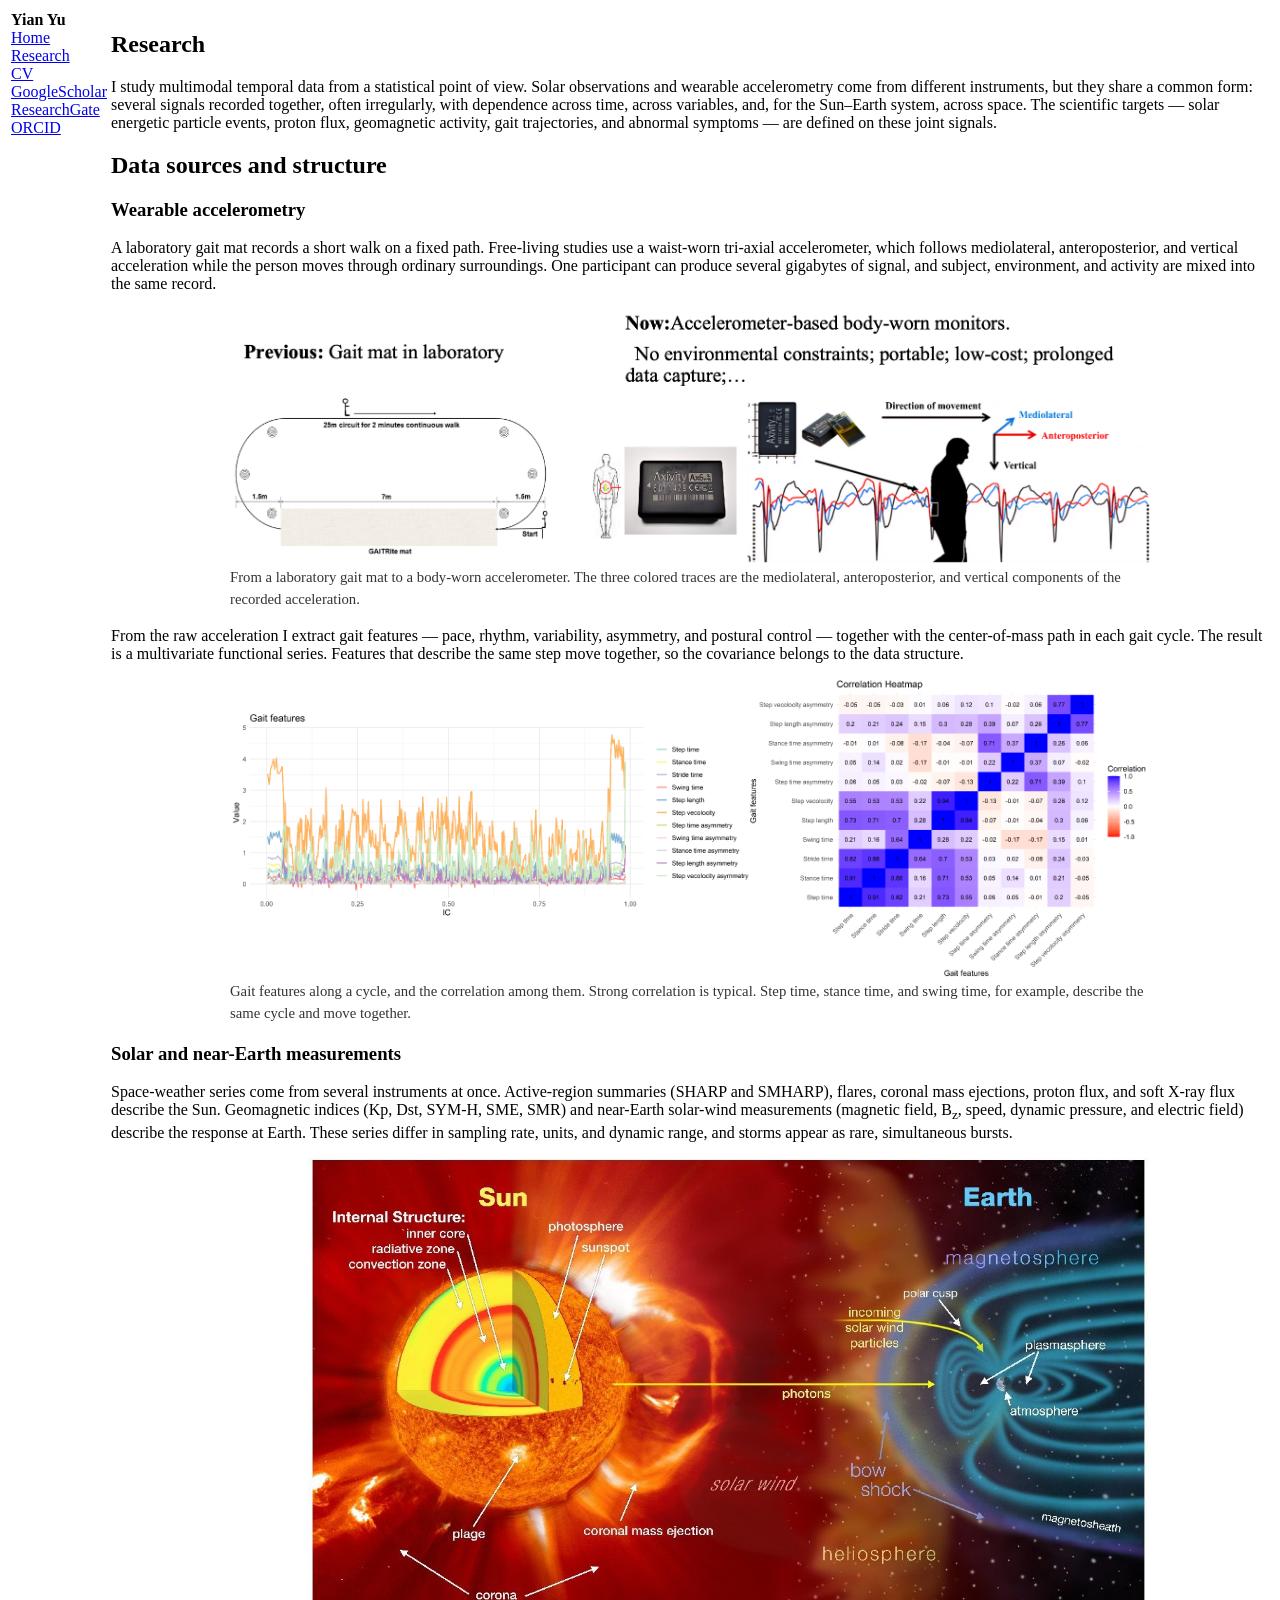
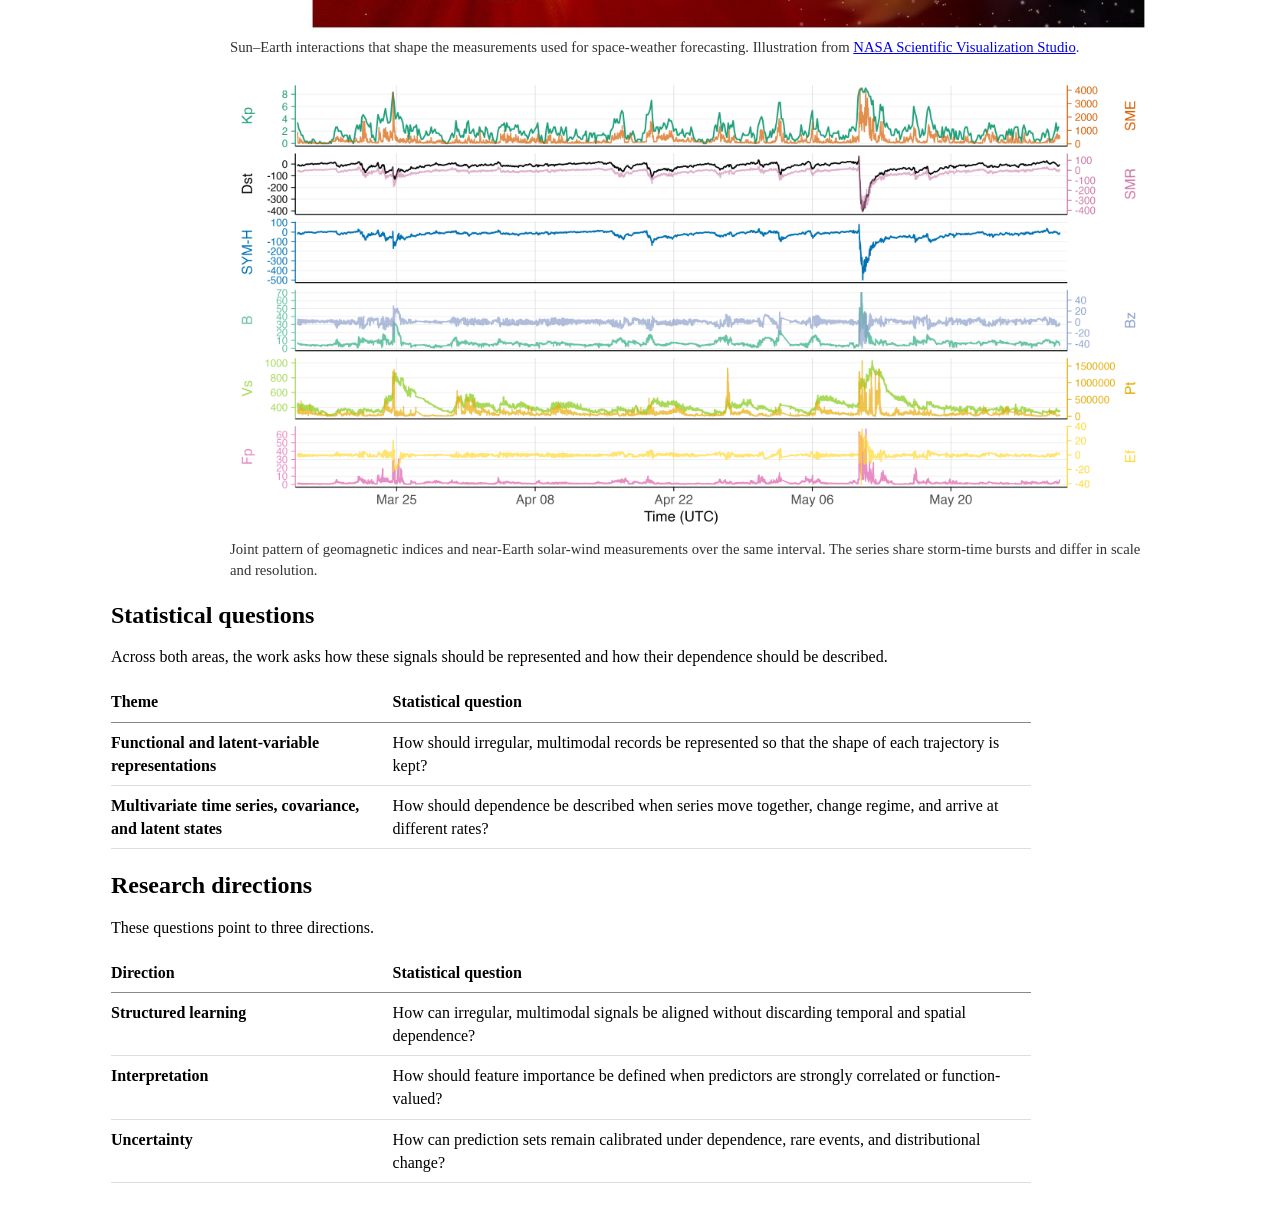
==== research.html @ 90472083 "updated" ====
<!DOCTYPE html PUBLIC "-//W3C//DTD XHTML 1.1//EN" "http://www.w3.org/TR/xhtml11/DTD/xhtml11.dtd">
<html xmlns="http://www.w3.org/1999/xhtml" xml:lang="en">
  <head>
    <meta name="generator" content="jemdoc, see http://jemdoc.jaboc.net/" />
    <meta http-equiv="Content-Type" content="text/html;charset=utf-8" />
    <meta charset="UTF-8"/>
    <meta name="viewport" content="width=device-width, initial-scale=1.0"/>
    <link rel="stylesheet" href="jemdoc.css" type="text/css" />
    <title>Yian Yu - Research</title>
    <style>
        li {
            margin-bottom: 0.4em;
        }
        .center-image {
            display: block;
            margin-left: auto;
            margin-right: auto;
        }
        .research-fig {
            display: block;
            margin: 0.9em auto 0.25em auto;
            max-width: min(920px, 100%);
            height: auto;
        }
        .caption {
            max-width: 920px;
            margin: 0.15em auto 1.15em auto;
            font-size: 0.92em;
            line-height: 1.45;
            color: #333;
        }
        table.directions {
            border-collapse: collapse;
            margin: 0.4em 0 1.4em 0;
            max-width: 920px;
        }
        table.directions th,
        table.directions td {
            text-align: left;
            vertical-align: top;
            padding: 0.5em 0.9em 0.5em 0;
            border-bottom: 1px solid #ddd;
            line-height: 1.45;
        }
        table.directions th {
            border-bottom: 1px solid #888;
        }
        table.directions td.dir {
            font-weight: bold;
            padding-right: 1.6em;
            width: 16em;
        }
    </style>
  </head>

<body>
<table summary="Page layout" id="tlayout">
<tr valign="top">
<td id="layout-menu">
    <div class="menu-item" style="font-weight: bold;">Yian Yu</div>
    <div class="menu-item"><a href="index.html">Home</a></div>
    <div class="menu-item"><a href="research.html" class="current">Research</a></div>
    <div class="menu-item"><a href="main-newly-updated.pdf">CV</a></div>
  <div class="menu-item"><a href="https://scholar.google.com/citations?user=F8zLMmcAAAAJ&hl=en">GoogleScholar</a></div>
    <div class="menu-item"><a href="https://www.researchgate.net/profile/Yian-Yu?ev=hdr_xprf">ResearchGate</a></div>
    <div class="menu-item"><a href="https://orcid.org/0000-0001-9414-9890">ORCID</a></div>
</td>
<td id="layout-content">

<h2>Research</h2>

<p>
I study multimodal temporal data from a statistical point of view.
Solar observations and wearable accelerometry come from different instruments,
but they share a common form: several signals recorded together, often irregularly,
with dependence across time, across variables, and, for the Sun–Earth system, across space.
The scientific targets — solar energetic particle events, proton flux, geomagnetic activity,
gait trajectories, and abnormal symptoms — are defined on these joint signals.
</p>

<h2>Data sources and structure</h2>

<h3>Wearable accelerometry</h3>

<p>
A laboratory gait mat records a short walk on a fixed path.
Free-living studies use a waist-worn tri-axial accelerometer, which follows
mediolateral, anteroposterior, and vertical acceleration while the person moves
through ordinary surroundings. One participant can produce several gigabytes of signal,
and subject, environment, and activity are mixed into the same record.
</p>

<img class="research-fig" src="figures/wearable-source.png" alt="Laboratory gait mat compared with a waist-worn tri-axial accelerometer and its mediolateral, anteroposterior, and vertical signals." />
<p class="caption">
From a laboratory gait mat to a body-worn accelerometer.
The three colored traces are the mediolateral, anteroposterior, and vertical components of the recorded acceleration.
</p>

<p>
From the raw acceleration I extract gait features — pace, rhythm, variability, asymmetry,
and postural control — together with the center-of-mass path in each gait cycle.
The result is a multivariate functional series.
Features that describe the same step move together, so the covariance belongs to the data structure.
</p>

<img class="research-fig" src="figures/gait-features.png" alt="Multivariate gait-feature curves over a gait cycle and the correlation heatmap among those features." />
<p class="caption">
Gait features along a cycle, and the correlation among them.
Strong correlation is typical. Step time, stance time, and swing time, for example, describe the same cycle and move together.
</p>

<h3>Solar and near-Earth measurements</h3>

<p>
Space-weather series come from several instruments at once.
Active-region summaries (SHARP and SMHARP), flares, coronal mass ejections, proton flux,
and soft X-ray flux describe the Sun.
Geomagnetic indices (Kp, Dst, SYM-H, SME, SMR) and near-Earth solar-wind measurements
(magnetic field, B<sub>z</sub>, speed, dynamic pressure, and electric field) describe the response at Earth.
These series differ in sampling rate, units, and dynamic range, and storms appear as rare, simultaneous bursts.
</p>

<img class="research-fig" src="figures/sun-earth.jpg" alt="Illustration of the Sun, solar wind, coronal mass ejections, and Earth's magnetosphere." />
<p class="caption">
Sun–Earth interactions that shape the measurements used for space-weather forecasting.
Illustration from <a href="https://svs.gsfc.nasa.gov/30481/">NASA Scientific Visualization Studio</a>.
</p>

<img class="research-fig" src="figures/geomagnetic-series.png" alt="Stacked time series of geomagnetic indices Kp, Dst, SYM-H, SME, and SMR with solar-wind variables B, Bz, speed, dynamic pressure, and electric field." />
<p class="caption">
Joint pattern of geomagnetic indices and near-Earth solar-wind measurements over the same interval.
The series share storm-time bursts and differ in scale and resolution.
</p>

<h2>Statistical questions</h2>

<p>
Across both areas, the work asks how these signals should be represented and how their dependence should be described.
</p>

<table class="directions" summary="Statistical questions">
  <tr>
    <th>Theme</th>
    <th>Statistical question</th>
  </tr>
  <tr>
    <td class="dir">Functional and latent-variable representations</td>
    <td>How should irregular, multimodal records be represented so that the shape of each trajectory is kept?</td>
  </tr>
  <tr>
    <td class="dir">Multivariate time series, covariance, and latent states</td>
    <td>How should dependence be described when series move together, change regime, and arrive at different rates?</td>
  </tr>
</table>

<h2>Research directions</h2>

<p>These questions point to three directions.</p>

<table class="directions" summary="Research directions">
  <tr>
    <th>Direction</th>
    <th>Statistical question</th>
  </tr>
  <tr>
    <td class="dir">Structured learning</td>
    <td>How can irregular, multimodal signals be aligned without discarding temporal and spatial dependence?</td>
  </tr>
  <tr>
    <td class="dir">Interpretation</td>
    <td>How should feature importance be defined when predictors are strongly correlated or function-valued?</td>
  </tr>
  <tr>
    <td class="dir">Uncertainty</td>
    <td>How can prediction sets remain calibrated under dependence, rare events, and distributional change?</td>
  </tr>
</table>

</td>
</tr>
</table>

</body>
</html>
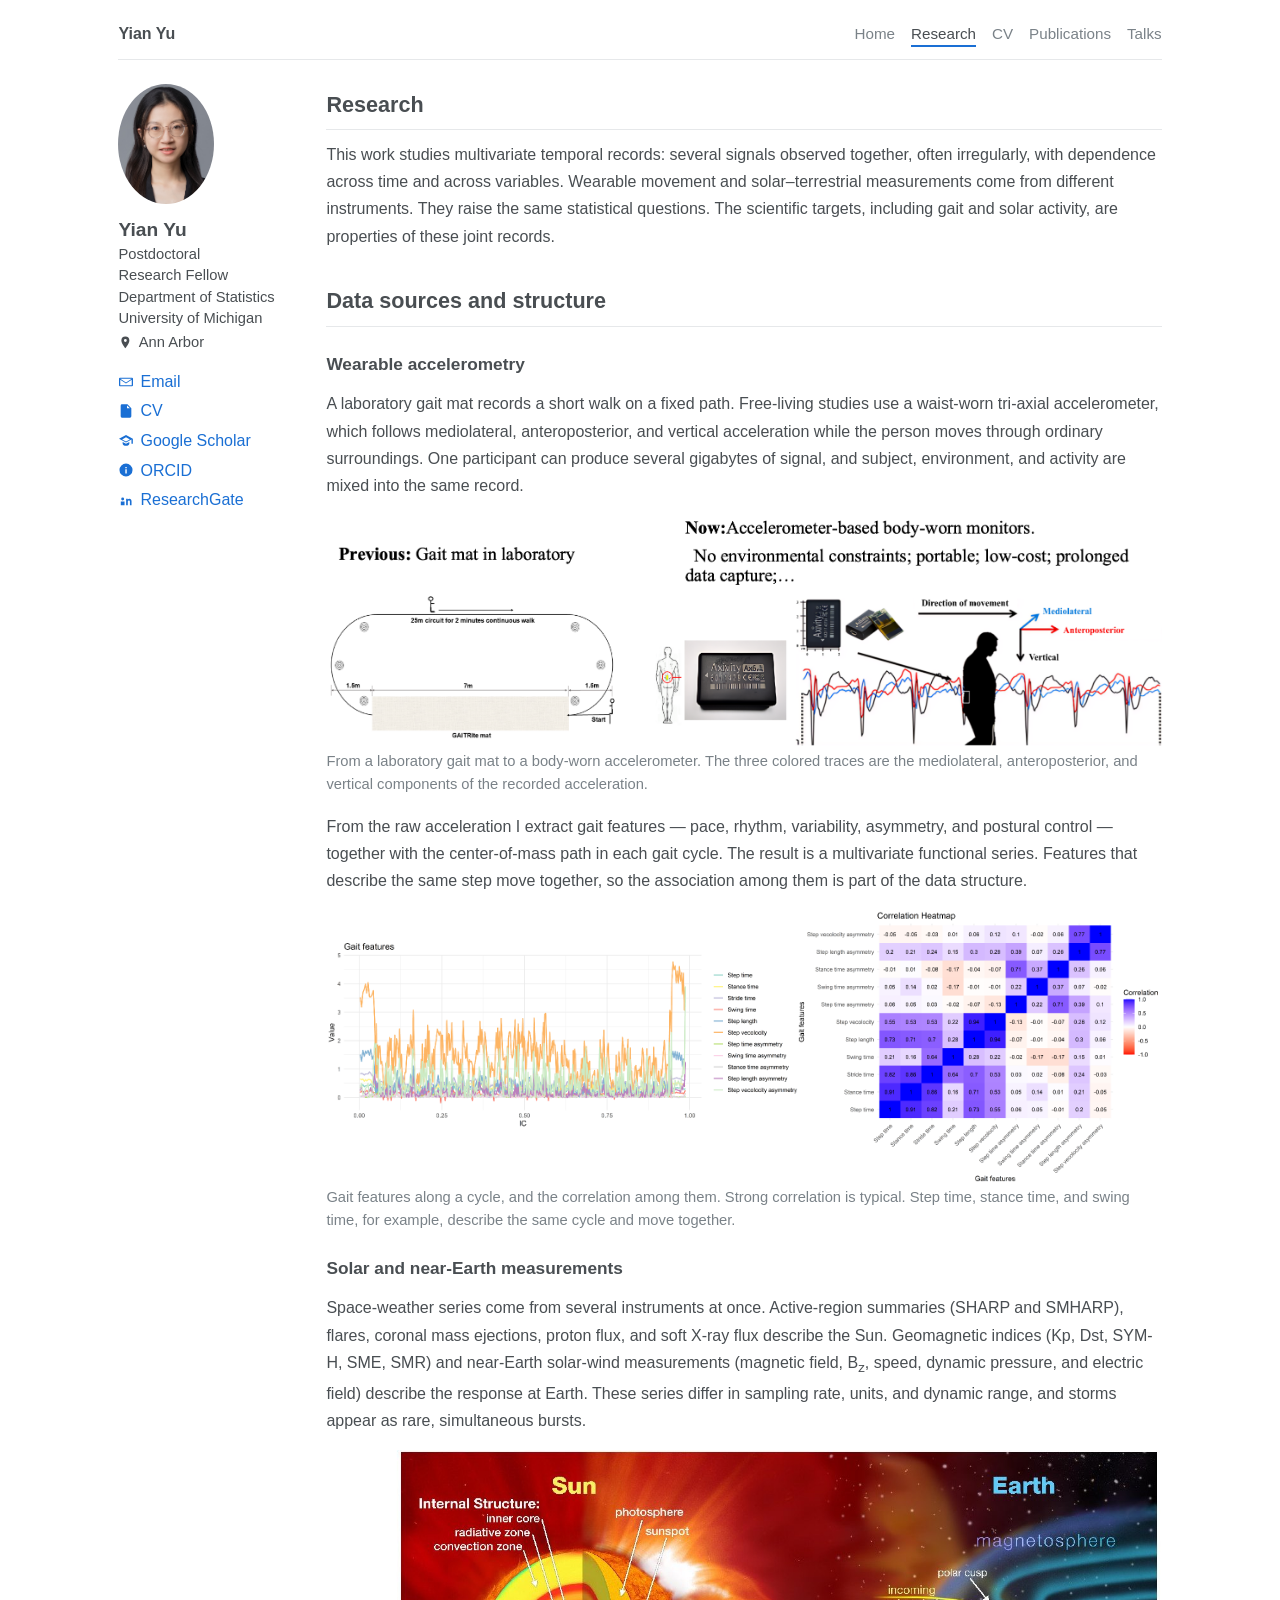
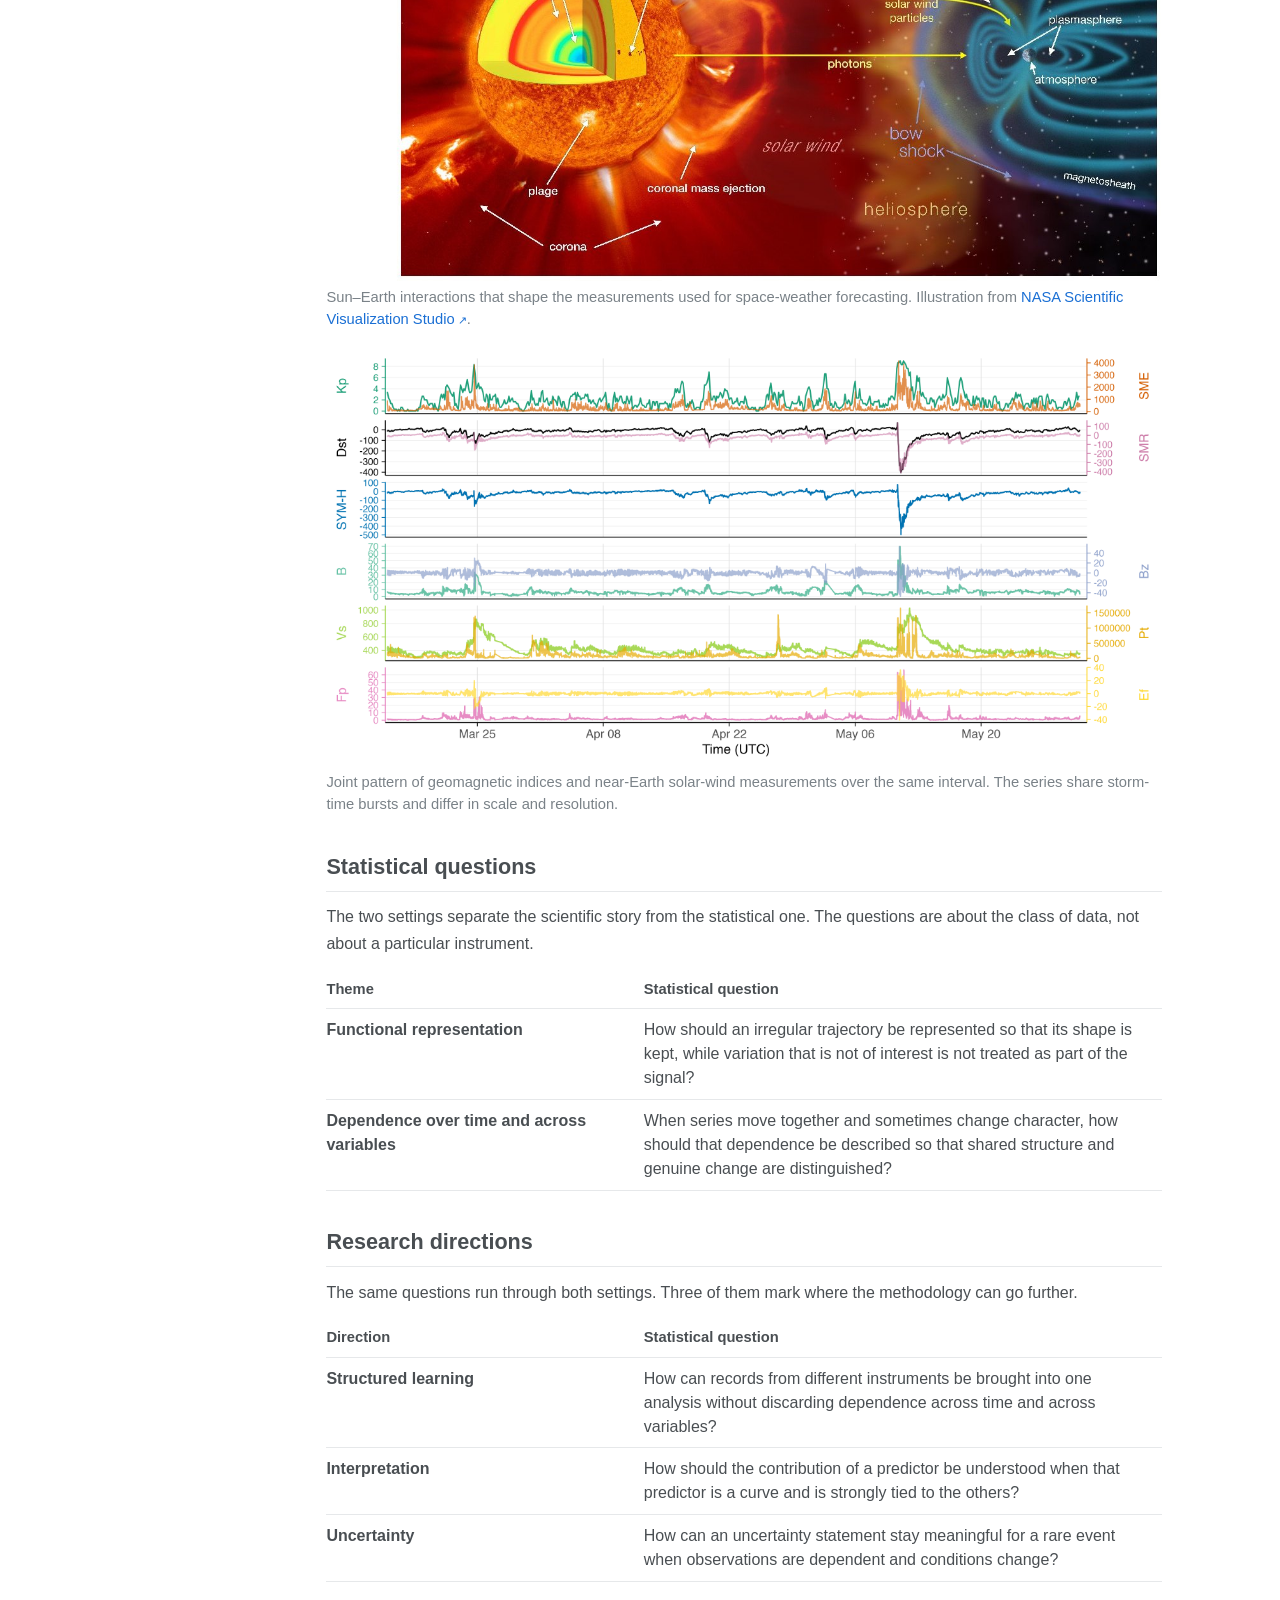
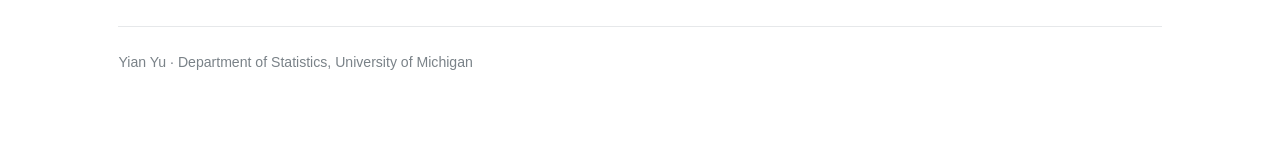
==== commit 03bba682: "Restyle the academic site and keep the public research summary at a high level. Co-authored-by: Curs" ====
--- a/research.html
+++ b/research.html
@@ -1,87 +1,52 @@
-<!DOCTYPE html PUBLIC "-//W3C//DTD XHTML 1.1//EN" "http://www.w3.org/TR/xhtml11/DTD/xhtml11.dtd">
-<html xmlns="http://www.w3.org/1999/xhtml" xml:lang="en">
-  <head>
-    <meta name="generator" content="jemdoc, see http://jemdoc.jaboc.net/" />
-    <meta http-equiv="Content-Type" content="text/html;charset=utf-8" />
-    <meta charset="UTF-8"/>
-    <meta name="viewport" content="width=device-width, initial-scale=1.0"/>
-    <link rel="stylesheet" href="jemdoc.css" type="text/css" />
-    <title>Yian Yu - Research</title>
-    <style>
-        li {
-            margin-bottom: 0.4em;
-        }
-        .center-image {
-            display: block;
-            margin-left: auto;
-            margin-right: auto;
-        }
-        .research-fig {
-            display: block;
-            margin: 0.9em auto 0.25em auto;
-            max-width: min(920px, 100%);
-            height: auto;
-        }
-        .caption {
-            max-width: 920px;
-            margin: 0.15em auto 1.15em auto;
-            font-size: 0.92em;
-            line-height: 1.45;
-            color: #333;
-        }
-        table.directions {
-            border-collapse: collapse;
-            margin: 0.4em 0 1.4em 0;
-            max-width: 920px;
-        }
-        table.directions th,
-        table.directions td {
-            text-align: left;
-            vertical-align: top;
-            padding: 0.5em 0.9em 0.5em 0;
-            border-bottom: 1px solid #ddd;
-            line-height: 1.45;
-        }
-        table.directions th {
-            border-bottom: 1px solid #888;
-        }
-        table.directions td.dir {
-            font-weight: bold;
-            padding-right: 1.6em;
-            width: 16em;
-        }
-    </style>
-  </head>
+<!DOCTYPE html>
+<html lang="en">
+<head>
+  <meta charset="UTF-8">
+  <meta name="viewport" content="width=device-width, initial-scale=1.0">
+  <title>Research · Yian Yu</title>
+  <meta name="description" content="Research of Yian Yu on multimodal temporal data from solar observations and wearable accelerometry.">
+  <link rel="stylesheet" href="style.css">
+</head>
+<body>
+<div class="wrap">
 
-<body>
-<table summary="Page layout" id="tlayout">
-<tr valign="top">
-<td id="layout-menu">
-    <div class="menu-item" style="font-weight: bold;">Yian Yu</div>
-    <div class="menu-item"><a href="index.html">Home</a></div>
-    <div class="menu-item"><a href="research.html" class="current">Research</a></div>
-    <div class="menu-item"><a href="main-newly-updated.pdf">CV</a></div>
-  <div class="menu-item"><a href="https://scholar.google.com/citations?user=F8zLMmcAAAAJ&hl=en">GoogleScholar</a></div>
-    <div class="menu-item"><a href="https://www.researchgate.net/profile/Yian-Yu?ev=hdr_xprf">ResearchGate</a></div>
-    <div class="menu-item"><a href="https://orcid.org/0000-0001-9414-9890">ORCID</a></div>
-</td>
-<td id="layout-content">
+<header class="site-header">
+  <a class="site-name" href="index.html">Yian Yu</a>
+  <nav>
+    <a href="index.html">Home</a>
+    <a href="research.html" aria-current="page">Research</a>
+    <a href="main-newly-updated.pdf">CV</a>
+    <a href="index.html#publications">Publications</a>
+    <a href="index.html#talks">Talks</a>
+  </nav>
+</header>
 
+<div class="layout">
+<aside class="sidebar">
+  <img class="portrait" src="yian.jpg" alt="Portrait of Yian Yu">
+  <h1>Yian Yu</h1>
+  <p class="role">Postdoctoral<br>Research Fellow<br>Department of Statistics<br>University of Michigan</p>
+  <p class="place"><svg class="icon" viewBox="0 0 24 24" aria-hidden="true"><path d="M12 2.5a6.5 6.5 0 0 0-6.5 6.5c0 4.8 6.5 12.5 6.5 12.5s6.5-7.7 6.5-12.5A6.5 6.5 0 0 0 12 2.5zm0 8.8a2.3 2.3 0 1 1 0-4.6 2.3 2.3 0 0 1 0 4.6z"/></svg>Ann Arbor</p>
+  <p class="links">
+    <a class="mark" href="mailto:yianyu@umich.edu"><svg class="icon" viewBox="0 0 24 24" aria-hidden="true"><path d="M3 5.5h18A1.5 1.5 0 0 1 22.5 7v10a1.5 1.5 0 0 1-1.5 1.5H3A1.5 1.5 0 0 1 1.5 17V7A1.5 1.5 0 0 1 3 5.5zm.4 1.6v.2l8.6 5.4 8.6-5.4v-.2H3.4zm17.2 1.7-8.1 5.1a.9.9 0 0 1-1 0L3.4 8.8V17h17.2V8.8z"/></svg>Email</a>
+    <a class="mark" href="main-newly-updated.pdf"><svg class="icon" viewBox="0 0 24 24" aria-hidden="true"><path d="M6 2h8.2L20 7.8V20a2 2 0 0 1-2 2H6a2 2 0 0 1-2-2V4a2 2 0 0 1 2-2zm7.5 1.8V8H18l-4.5-4.2zM8 12h8v1.5H8V12zm0 3.2h8V16.7H8v-1.5z"/></svg>CV</a>
+    <a class="mark" href="https://scholar.google.com/citations?user=F8zLMmcAAAAJ&amp;hl=en"><svg class="icon" viewBox="0 0 24 24" aria-hidden="true"><path d="M12 3 1.5 8.7 12 14.4l8.2-4.5V16h2.1V8.7L12 3zm0 9.6L6.2 9.6 12 6.4l5.8 3.2-5.8 3zM7 13.4V16c0 1.7 2.2 3.2 5 3.2s5-1.5 5-3.2v-2.6l-5 2.7-5-2.7z"/></svg>Google Scholar</a>
+    <a class="mark" href="https://orcid.org/0000-0001-9414-9890"><svg class="icon" viewBox="0 0 24 24" aria-hidden="true"><path d="M12 2.2a9.8 9.8 0 1 0 0 19.6 9.8 9.8 0 0 0 0-19.6zM11 7.4h2.1v2.1H11V7.4zm0 3.6h2.1v6.3H11v-6.3z"/></svg>ORCID</a>
+    <a class="mark" href="https://www.researchgate.net/profile/Yian-Yu?ev=hdr_xprf"><svg class="icon" viewBox="0 0 24 24" aria-hidden="true"><path d="M7 8.2a2.2 2.2 0 1 0 0 4.4 2.2 2.2 0 0 0 0-4.4zM4.2 14.2h5.6V20H4.2v-5.8zM12.2 10.2h2.3v1.1a3.4 3.4 0 0 1 2.6-1.2c2.2 0 3.2 1.5 3.2 3.8V20h-2.4v-5.4c0-1.3-.5-2-1.5-2s-1.7.8-1.7 2.1V20h-2.5v-9.8z"/></svg>ResearchGate</a>
+  </p>
+</aside>
+
+<main>
 <h2>Research</h2>
-
 <p>
-I study multimodal temporal data from a statistical point of view.
-Solar observations and wearable accelerometry come from different instruments,
-but they share a common form: several signals recorded together, often irregularly,
-with dependence across time, across variables, and, for the Sun–Earth system, across space.
-The scientific targets — solar energetic particle events, proton flux, geomagnetic activity,
-gait trajectories, and abnormal symptoms — are defined on these joint signals.
+This work studies multivariate temporal records: several signals observed together, often irregularly, with dependence across time and across variables.
+Wearable movement and solar–terrestrial measurements come from different instruments. They raise the same statistical questions.
+The scientific targets, including gait and solar activity, are properties of these joint records.
 </p>
 
 <h2>Data sources and structure</h2>
 
 <h3>Wearable accelerometry</h3>
-
 <p>
 A laboratory gait mat records a short walk on a fixed path.
 Free-living studies use a waist-worn tri-axial accelerometer, which follows
@@ -89,28 +54,24 @@
 through ordinary surroundings. One participant can produce several gigabytes of signal,
 and subject, environment, and activity are mixed into the same record.
 </p>
-
-<img class="research-fig" src="figures/wearable-source.png" alt="Laboratory gait mat compared with a waist-worn tri-axial accelerometer and its mediolateral, anteroposterior, and vertical signals." />
+<img class="research-fig" src="figures/wearable-source.png" alt="Laboratory gait mat compared with a waist-worn tri-axial accelerometer and its mediolateral, anteroposterior, and vertical signals.">
 <p class="caption">
 From a laboratory gait mat to a body-worn accelerometer.
 The three colored traces are the mediolateral, anteroposterior, and vertical components of the recorded acceleration.
 </p>
-
 <p>
 From the raw acceleration I extract gait features — pace, rhythm, variability, asymmetry,
 and postural control — together with the center-of-mass path in each gait cycle.
 The result is a multivariate functional series.
-Features that describe the same step move together, so the covariance belongs to the data structure.
+Features that describe the same step move together, so the association among them is part of the data structure.
 </p>
-
-<img class="research-fig" src="figures/gait-features.png" alt="Multivariate gait-feature curves over a gait cycle and the correlation heatmap among those features." />
+<img class="research-fig" src="figures/gait-features.png" alt="Multivariate gait-feature curves over a gait cycle and the correlation heatmap among those features.">
 <p class="caption">
 Gait features along a cycle, and the correlation among them.
 Strong correlation is typical. Step time, stance time, and swing time, for example, describe the same cycle and move together.
 </p>
 
 <h3>Solar and near-Earth measurements</h3>
-
 <p>
 Space-weather series come from several instruments at once.
 Active-region summaries (SHARP and SMHARP), flares, coronal mass ejections, proton flux,
@@ -119,66 +80,65 @@
 (magnetic field, B<sub>z</sub>, speed, dynamic pressure, and electric field) describe the response at Earth.
 These series differ in sampling rate, units, and dynamic range, and storms appear as rare, simultaneous bursts.
 </p>
-
-<img class="research-fig" src="figures/sun-earth.jpg" alt="Illustration of the Sun, solar wind, coronal mass ejections, and Earth's magnetosphere." />
+<img class="research-fig" src="figures/sun-earth.jpg" alt="Illustration of the Sun, solar wind, coronal mass ejections, and Earth's magnetosphere.">
 <p class="caption">
 Sun–Earth interactions that shape the measurements used for space-weather forecasting.
 Illustration from <a href="https://svs.gsfc.nasa.gov/30481/">NASA Scientific Visualization Studio</a>.
 </p>
-
-<img class="research-fig" src="figures/geomagnetic-series.png" alt="Stacked time series of geomagnetic indices Kp, Dst, SYM-H, SME, and SMR with solar-wind variables B, Bz, speed, dynamic pressure, and electric field." />
+<img class="research-fig" src="figures/geomagnetic-series.png" alt="Stacked time series of geomagnetic indices Kp, Dst, SYM-H, SME, and SMR with solar-wind variables B, Bz, speed, dynamic pressure, and electric field.">
 <p class="caption">
 Joint pattern of geomagnetic indices and near-Earth solar-wind measurements over the same interval.
 The series share storm-time bursts and differ in scale and resolution.
 </p>
 
 <h2>Statistical questions</h2>
-
 <p>
-Across both areas, the work asks how these signals should be represented and how their dependence should be described.
+The two settings separate the scientific story from the statistical one. The questions are about the class of data, not about a particular instrument.
 </p>
-
-<table class="directions" summary="Statistical questions">
+<table class="directions">
   <tr>
     <th>Theme</th>
     <th>Statistical question</th>
   </tr>
   <tr>
-    <td class="dir">Functional and latent-variable representations</td>
-    <td>How should irregular, multimodal records be represented so that the shape of each trajectory is kept?</td>
+    <td class="dir">Functional representation</td>
+    <td>How should an irregular trajectory be represented so that its shape is kept, while variation that is not of interest is not treated as part of the signal?</td>
   </tr>
   <tr>
-    <td class="dir">Multivariate time series, covariance, and latent states</td>
-    <td>How should dependence be described when series move together, change regime, and arrive at different rates?</td>
+    <td class="dir">Dependence over time and across variables</td>
+    <td>When series move together and sometimes change character, how should that dependence be described so that shared structure and genuine change are distinguished?</td>
   </tr>
 </table>
 
 <h2>Research directions</h2>
-
-<p>These questions point to three directions.</p>
-
-<table class="directions" summary="Research directions">
+<p>
+The same questions run through both settings. Three of them mark where the methodology can go further.
+</p>
+<table class="directions">
   <tr>
     <th>Direction</th>
     <th>Statistical question</th>
   </tr>
   <tr>
     <td class="dir">Structured learning</td>
-    <td>How can irregular, multimodal signals be aligned without discarding temporal and spatial dependence?</td>
+    <td>How can records from different instruments be brought into one analysis without discarding dependence across time and across variables?</td>
   </tr>
   <tr>
     <td class="dir">Interpretation</td>
-    <td>How should feature importance be defined when predictors are strongly correlated or function-valued?</td>
+    <td>How should the contribution of a predictor be understood when that predictor is a curve and is strongly tied to the others?</td>
   </tr>
   <tr>
     <td class="dir">Uncertainty</td>
-    <td>How can prediction sets remain calibrated under dependence, rare events, and distributional change?</td>
+    <td>How can an uncertainty statement stay meaningful for a rare event when observations are dependent and conditions change?</td>
   </tr>
 </table>
+</main>
+</div>
 
-</td>
-</tr>
-</table>
+<footer class="site-footer">
+  <p>Yian Yu · Department of Statistics, University of Michigan</p>
+</footer>
 
+</div>
 </body>
 </html>
--- a/style.css
+++ b/style.css
@@ -0,0 +1,325 @@
+:root {
+  --ink: #494e52;
+  --faint: #7a8288;
+  --line: #e6e8ea;
+  --bg: #ffffff;
+  --link: #1a6fd4;
+  --measure: 68rem;
+}
+
+* { box-sizing: border-box; }
+
+html { scroll-behavior: smooth; }
+
+body {
+  margin: 0;
+  background: #ffffff;
+  color: var(--ink);
+  font-family: -apple-system, BlinkMacSystemFont, "Segoe UI", Roboto, "Helvetica Neue", Arial, sans-serif;
+  font-size: 16px;
+  line-height: 1.7;
+}
+
+a {
+  color: var(--link);
+  text-decoration: none;
+}
+
+a:hover { text-decoration: underline; }
+
+.wrap {
+  width: min(100%, var(--measure));
+  margin: 0 auto;
+  padding: 1.25rem 1.4rem 3.5rem;
+}
+
+.wrap.single { --measure: 52rem; }
+
+.site-header {
+  display: flex;
+  justify-content: space-between;
+  align-items: baseline;
+  gap: 1.25rem;
+  padding-bottom: 0.75rem;
+  margin-bottom: 1.5rem;
+  border-bottom: 1px solid var(--line);
+}
+
+.site-name {
+  color: var(--ink);
+  font-weight: 700;
+  text-decoration: none;
+}
+
+.site-name:hover { color: var(--link); }
+
+nav {
+  display: flex;
+  flex-wrap: wrap;
+  gap: 0.15rem 1rem;
+  font-size: 0.95rem;
+}
+
+nav a {
+  color: var(--faint);
+  text-decoration: none;
+}
+
+nav a:hover { color: var(--link); }
+
+nav a[aria-current="page"] {
+  color: var(--ink);
+  box-shadow: inset 0 -2px 0 var(--link);
+}
+
+.layout {
+  display: grid;
+  grid-template-columns: 176px minmax(0, 1fr);
+  gap: 2rem;
+  align-items: start;
+}
+
+.sidebar {
+  position: sticky;
+  top: 1.2rem;
+}
+
+.intro {
+  display: grid;
+  grid-template-columns: max-content minmax(0, 1fr);
+  column-gap: 1.7rem;
+  align-items: stretch;
+  margin-bottom: 0.15rem;
+}
+
+.intro-side {
+  display: flex;
+  flex-direction: column;
+  align-items: flex-start;
+}
+
+.intro .portrait {
+  width: 124px;
+  height: auto;
+  display: block;
+  border-radius: 50%;
+}
+
+.intro .intro-copy {
+  display: flex;
+  flex-direction: column;
+  justify-content: space-between;
+  height: 100%;
+}
+
+.intro .intro-copy h1,
+.intro .intro-copy p {
+  margin: 0;
+}
+
+.intro h1 { margin-bottom: 0.3rem; }
+
+.intro .role {
+  margin: 0;
+  font-size: 1.02rem;
+}
+
+.intro .meta {
+  margin: 0;
+}
+
+.intro .links {
+  display: flex;
+  flex-direction: column;
+  align-items: flex-start;
+  gap: 0.2rem;
+  margin: 0.8rem 0 0;
+  line-height: 1.55;
+}
+
+.sidebar .portrait {
+  width: 96px;
+  height: auto;
+  display: block;
+  border-radius: 50%;
+}
+
+.sidebar h1 {
+  font-size: 1.2rem;
+  margin: 0.85rem 0 0.15rem;
+}
+
+.sidebar .role,
+.sidebar .place {
+  margin: 0.15rem 0;
+  font-size: 0.92rem;
+  line-height: 1.45;
+}
+
+.sidebar .place {
+  display: flex;
+  align-items: center;
+  color: var(--ink);
+}
+
+.sidebar .links {
+  margin: 0.85rem 0 0;
+  line-height: 1.85;
+}
+
+.sidebar .links a.mark {
+  display: flex;
+  align-items: center;
+}
+
+h1 {
+  font-size: 1.56rem;
+  font-weight: 700;
+  line-height: 1.25;
+  margin: 0 0 0.7rem;
+  color: var(--ink);
+}
+
+.meta {
+  margin: 0 0 0.35rem;
+}
+
+.links {
+  margin: 0.7rem 0 1rem;
+  line-height: 1.9;
+}
+
+.links a.mark {
+  display: inline-flex;
+  align-items: center;
+}
+
+.icon {
+  width: 1em;
+  height: 1em;
+  margin-right: 0.38em;
+  flex: 0 0 auto;
+  fill: currentColor;
+}
+
+main > h2:first-child { margin-top: 0.15rem; }
+
+h2 {
+  margin: 2.1rem 0 0.7rem;
+  padding-bottom: 0.35rem;
+  border-bottom: 1px solid var(--line);
+  font-size: 1.35rem;
+  font-weight: 700;
+  letter-spacing: 0;
+  text-transform: none;
+  color: var(--ink);
+}
+
+h3 {
+  margin: 1.45rem 0 0.3rem;
+  font-size: 1.08rem;
+  font-weight: 700;
+}
+
+p { margin: 0.7rem 0; overflow-wrap: break-word; }
+
+a[href^="http"]:not(.mark)::after {
+  content: "\00a0\2197";
+  font-size: 0.78em;
+  text-decoration: none;
+}
+
+.note {
+  margin-top: -0.15rem;
+  color: var(--faint);
+  font-size: 0.92rem;
+}
+
+ul, ol { margin: 0.35rem 0 0; padding-left: 1.2rem; }
+li { margin: 0.35rem 0; }
+
+.pubs { list-style: none; padding: 0; }
+.pubs li { margin: 0; }
+.pub {
+  display: grid;
+  grid-template-columns: 3.1rem 1fr;
+  gap: 0.3rem 0.85rem;
+  padding: 0.7rem 0;
+  border-bottom: 1px solid var(--line);
+}
+.pub-year {
+  color: var(--faint);
+  font-variant-numeric: tabular-nums;
+  padding-top: 0.15rem;
+}
+.pub p { margin: 0; }
+.pub i { font-style: italic; }
+
+.more { margin-top: 1rem; }
+
+.research-fig {
+  display: block;
+  margin: 1rem auto 0.3rem;
+  max-width: 100%;
+  height: auto;
+}
+
+.caption {
+  margin: 0.15rem 0 1.15rem;
+  color: var(--faint);
+  font-size: 0.92rem;
+  line-height: 1.5;
+}
+
+table.directions {
+  width: 100%;
+  border-collapse: collapse;
+  margin: 0.4rem 0 0.2rem;
+}
+
+table.directions th,
+table.directions td {
+  text-align: left;
+  vertical-align: top;
+  padding: 0.55rem 0.9rem 0.55rem 0;
+  border-bottom: 1px solid var(--line);
+  line-height: 1.5;
+}
+
+table.directions th {
+  font-size: 0.92rem;
+  font-weight: 700;
+  color: var(--ink);
+}
+
+table.directions td.dir {
+  font-weight: 600;
+  width: 38%;
+  padding-right: 1.2rem;
+}
+
+.site-footer {
+  clear: both;
+  margin-top: 2.6rem;
+  padding-top: 0.8rem;
+  border-top: 1px solid var(--line);
+  color: var(--faint);
+  font-size: 0.88rem;
+}
+
+@media (max-width: 640px) {
+  .site-header { flex-direction: column; align-items: flex-start; gap: 0.45rem; }
+  .layout { grid-template-columns: 1fr; gap: 1.4rem; }
+  .sidebar { position: static; }
+  .intro { grid-template-columns: 1fr; }
+  .intro .intro-copy { display: block; }
+  .intro .portrait,
+  .sidebar .portrait { width: 112px; }
+  h1 { font-size: 1.4rem; }
+  .pub { grid-template-columns: 2.6rem 1fr; }
+  table.directions td.dir { width: auto; display: block; padding-bottom: 0.1rem; }
+  table.directions td,
+  table.directions th { display: block; }
+  table.directions th:nth-child(2),
+  table.directions td:nth-child(2) { padding-top: 0; }
+}
